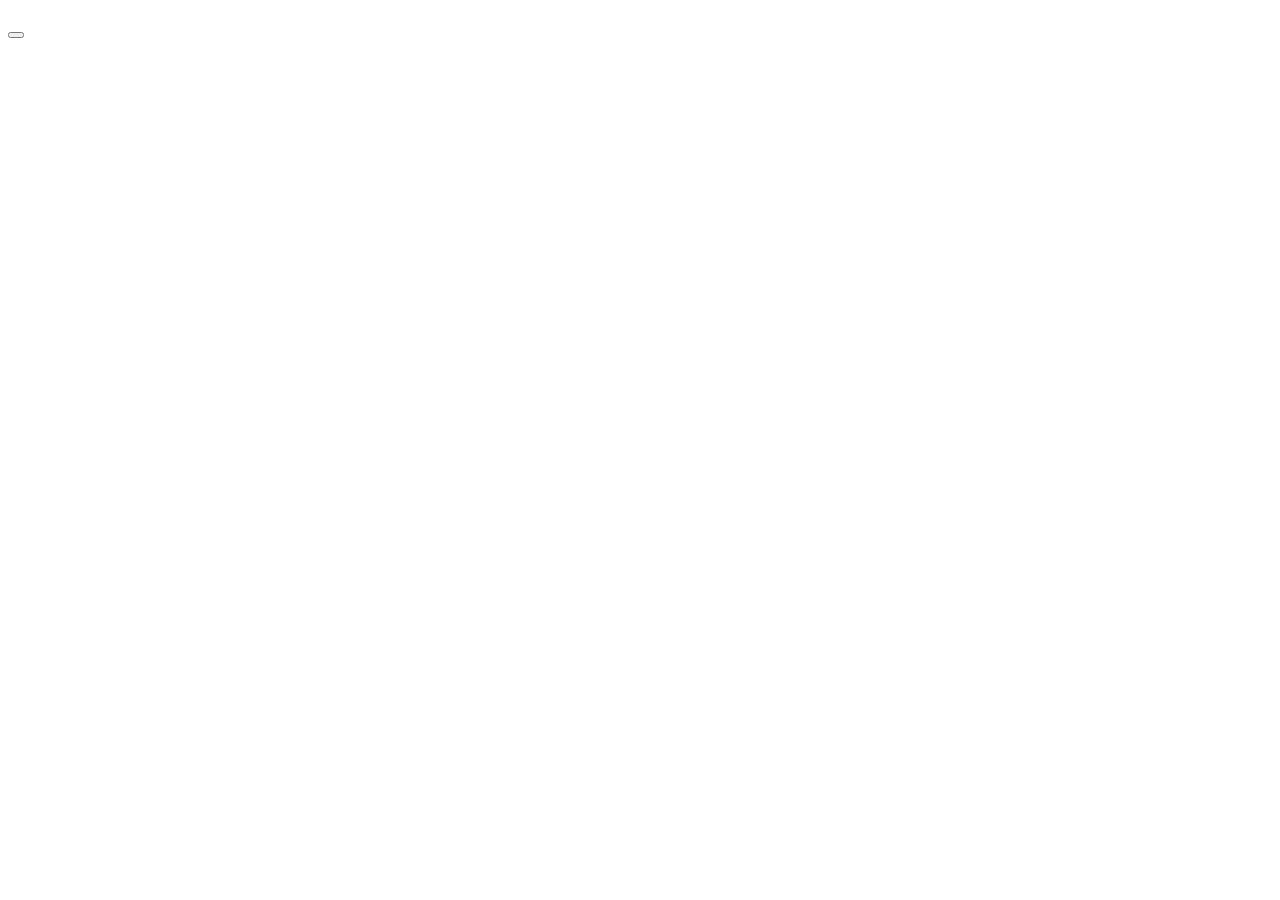
==== root/index.html @ 9835870d "Creacion de carpetas y archivos basicos, estructura html de HOME y estilos basics" ====
<!DOCTYPE html>
<html lang="en">
<head>
    <meta charset="UTF-8">
    <meta http-equiv="X-UA-Compatible" content="IE=edge">
    <meta name="viewport" content="width=device-width, initial-scale=1.0">
    <title>Adrian López | Portfolio 2022 </title>
    <link rel="preconnect" href="https://fonts.googleapis.com">
<link rel="preconnect" href="https://fonts.gstatic.com" crossorigin>
<link href="https://fonts.googleapis.com/css2?family=Oxygen:wght@400;700&family=Roboto:wght@400;500;700&display=swap" rel="stylesheet">
</head>
<body>
<!-- Header -->
    <header>
        <nav></nav>
    </header>
<!-- Home -->
    <main>
        <section>
        <h1></h1><p></p>
        <button></button>
        </section>
        <section><img src="" alt=""></section>
        <div>
            <p><a href=""></a></p>
            <div>
                <i></i><i></i><i></i>
            </div>
        </div>
    </main>

    <!-- About -->
</body>
</html>
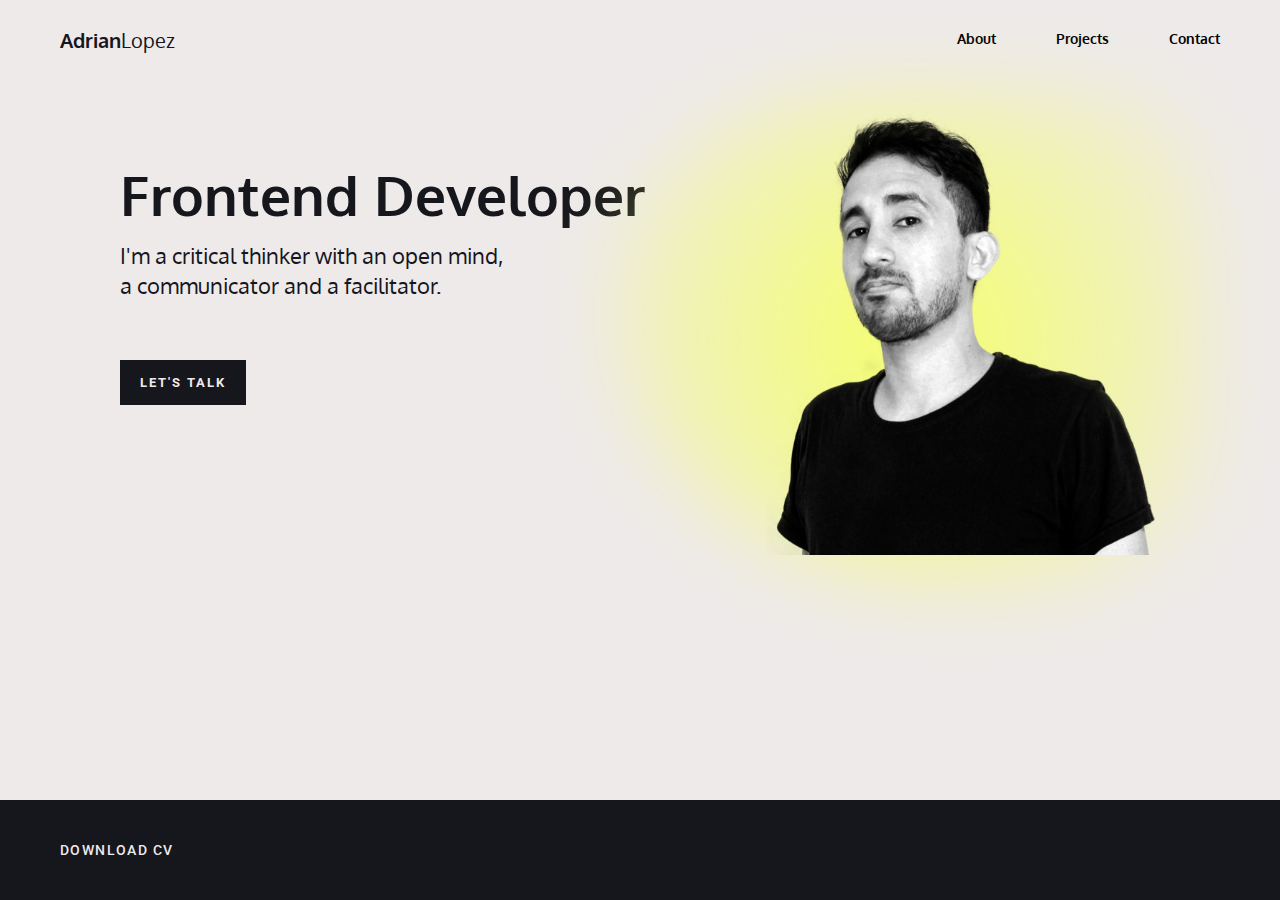
==== commit 519adf25: "agregada img de home y circulo blur, hechos ajustes de medidas y position" ====
--- a/root/index.html
+++ b/root/index.html
@@ -5,6 +5,7 @@
     <meta http-equiv="X-UA-Compatible" content="IE=edge">
     <meta name="viewport" content="width=device-width, initial-scale=1.0">
     <title>Adrian López | Portfolio 2022 </title>
+    <link rel="stylesheet" href="./css/style.css">
     <link rel="preconnect" href="https://fonts.googleapis.com">
 <link rel="preconnect" href="https://fonts.gstatic.com" crossorigin>
 <link href="https://fonts.googleapis.com/css2?family=Oxygen:wght@400;700&family=Roboto:wght@400;500;700&display=swap" rel="stylesheet">
@@ -12,22 +13,39 @@
 <body>
 <!-- Header -->
     <header>
-        <nav></nav>
+        <nav class="header__navbar">
+            <p class="header__navbar-title"><b>Adrian</b>Lopez</p>
+            <ul class="header__navbar-sections">
+                <li><a class="navbar__section-effect" href="#">About</a></li>
+                <li><a class="navbar__section-effect" href="#">Projects</a></li>
+                <li><a class="navbar__section-effect" href="#">Contact</a></li>
+            </ul>
+        </nav>
     </header>
 <!-- Home -->
-    <main>
-        <section>
-        <h1></h1><p></p>
-        <button></button>
+    <main class="main__container-home">
+        <section class="main__section-info">
+            <h1>Frontend Developer</h1><p>I'm a critical thinker with an open mind, <br>a communicator and a facilitator.</p>
+            <button class="section-button">
+                Let's talk
+            </button>
         </section>
-        <section><img src="" alt=""></section>
-        <div>
-            <p><a href=""></a></p>
-            <div>
-                <i></i><i></i><i></i>
+        <section class="main__section-bigphoto">
+            <div class="section-blurcircle">
             </div>
+            <img src="./_img/HomePhoto_LowQ.png" alt="Adrian_Portfolio-Photo">
+        </section>
+    </main>
+    <div class="main__footer">
+        <a href="./assets/CV_AdrianLopez_2022_Frontend_ENG.pdf" download="CV_AdrianLopez_2022_Frontend">Download CV</a>
+        <!-- pa descargarr 
+        "https://drive.google.com/file/d/1-nkTU3aVjZSG5wham5OPYzXsZGErLNjv/export?format=pdf" download="newfilename" -->
+        <div class="footer__icon-container">
+            <a href="https://www.linkedin.com/in/adrianlopzv/" target="_blank" rel="noopener noreferrer"><span class="linkedin"></span></a>
+            <a href="https://github.com/adrianlopzv" target="_blank" rel="noopener noreferrer"><span class="github"></span></a>
+            <a href="https://www.instagram.com/adrianlopzv/" target="_blank" rel="noopener noreferrer"><span class="instagram"></span></a>
         </div>
-    </main>
+    </div
 
     <!-- About -->
 </body>
--- a/root/css/style.css
+++ b/root/css/style.css
@@ -0,0 +1,271 @@
+:root {
+    --great-yellow: #f4fd6b;
+    --almost-black: #16161D;
+    --dark-grey: #A0A0A0;
+    --tag-grey: #BFBFBF;
+    --tiny-grey: #EEEAEA;
+    --just-white: #fff;
+    --blur: rgba(10,12,16,0.74);
+    --roboto: 'Roboto', sans-serif;
+}
+
+* {
+    box-sizing: border-box;
+    margin: 0;
+    padding: 0;
+}
+
+html {
+    font-size: 62.5%;
+    font-family: 'Oxygen', sans-serif;
+}
+
+body{
+    background-color: var(--tiny-grey);
+    color: var(--almost-black);
+    overflow-x: hidden;
+    display: flex;
+    flex-direction: column;
+    /* min-height: 100vh; */
+ }
+
+ ::-webkit-scrollbar {
+    display: none;
+}
+
+header {
+    display: inline-grid;
+    width: 100vw;
+    height: 80px;
+}
+
+header .header__navbar {
+    display: flex;
+    flex-direction: row;
+    align-items: center;
+    justify-content: space-between;
+    margin: auto 60px;
+    /* max-width: 1200px; */
+    height: auto;
+}
+
+.header__navbar .header__navbar-title {
+    font-size: 2rem;
+    font-style: normal;
+    line-height: 40px;
+}
+
+header nav .header__navbar-sections {
+    display: flex;
+    flex-direction: row;
+    list-style: none;
+    text-decoration: none;
+}
+
+nav .header__navbar-sections li a {
+    color: initial;
+    font-size: 1.4rem;
+    font-weight: 700;
+    margin-left: 60px;
+    text-decoration: none;
+}
+
+ul li .navbar__section-effect {
+    display: inline-block;
+    padding-bottom: 0.25rem;
+    position: relative;
+}
+
+ul li .navbar__section-effect::before {
+    content: "";
+    position: absolute;
+    left: 0;
+    bottom: 0;
+    width: 0;
+    height: 2px;
+    background-color: var(--almost-black);
+    transition: width 0.20s ease-out;
+}
+
+ul li .navbar__section-effect:hover::before {
+    width: 100%;
+}
+
+.main__container-home {
+    display: flex;
+    flex-direction: row;
+    height: 450px;
+    width: 100%;
+    margin: auto 60px;
+    /* background-color: cadetblue; */
+}
+
+main .main__section-info {
+    display: flex;
+    flex-direction:column;
+    align-items:flex-start;
+    width: 50%;
+    height: 100%;
+    padding: 70px 0 0 60px;
+    /* border: solid red 1px; */
+    /* background-color: aqua; */
+}
+
+main .main__section-info h1 {
+    font-style: normal;
+    font-weight: 700;
+    font-size: 5.5rem;
+    line-height: 7rem;
+    margin: 10px 0;
+}
+
+main .main__section-info p {
+    font-style: normal;
+    font-weight: 400;
+    font-size: 2.2rem;
+    line-height: 3rem;
+}
+
+.main__section-info button {
+    margin-top: 60px;
+    padding: 15px 20px;
+    background: var(--almost-black);
+    outline: none !important;
+    cursor: pointer;
+    transition: all 0.3s ease;
+    position: relative;
+    display: inline-block;
+    text-transform: uppercase;
+    font-family: var(--roboto);
+    letter-spacing: 2px;
+    font-weight: bold;
+  }
+  
+  .section-button {
+    border: none;
+    z-index: 1;
+    color: var(--tiny-grey);
+  }
+  
+  .section-button:after {
+    position: absolute;
+    content: "";
+    width: 100%;
+    height: 0;
+    top: 0;
+    left: 0;
+    z-index: -1;
+    background: var(--great-yellow);
+    transition: all 0.3s ease;
+  }
+  
+  .section-button:hover {
+    color: var(--almost-black);
+  }
+  
+  .section-button:hover:after {
+    top: auto;
+    bottom: 0;
+    height: 100%;
+  }
+
+  main .main__section-bigphoto {
+    display: flex;
+    flex-direction: row;
+    justify-content: flex-start;
+    align-items:center;
+    width: 50%;
+    /* background-color: burlywood; */
+  }
+
+
+  .main__section-bigphoto img {
+    width: 480px; height: 480px;
+    position: absolute;
+    padding: 0 10px;
+    margin-top: 20px;
+  }
+
+  .section-blurcircle {
+    position: relative;
+    margin-top: 70px;
+    transform: translate(-15%, 0%);
+    width: 600px;
+    height: 500px;
+    border-radius: 60% 25% 40% 80%;  
+    filter: blur(40px);
+    background: radial-gradient(circle at 50% 50%,rgb(245, 255, 105), rgba(76, 0, 255, 0));
+    opacity: 1.2;
+}
+
+.main__footer {
+    position: absolute;
+    display: flex;
+    flex-direction: row;
+    justify-content: space-between;
+    align-items: center;
+    height: 100px;
+    width: 100%;
+    background-color: var(--almost-black);
+    /* position: absolute; */
+    bottom: 0;
+    padding: 0 60px;
+}
+
+.main__footer a {
+    text-decoration: none;
+    text-transform: uppercase;
+    color: var(--tiny-grey);
+    font-family: var(--roboto);
+    font-style: normal;
+    font-weight: 500;
+    font-size: 1.4rem;
+    line-height: 2rem;
+    letter-spacing: 0.1em;
+}
+
+.main__footer a:hover{
+    color: var(--great-yellow);
+}
+
+.footer__icon-container {
+    display: flex;
+    align-items: center;
+    width: auto;
+}
+
+.footer__icon-container span {
+    display: inline-block;
+    width: 25px; height: 25px;
+    margin-left: 50px;
+    background-size: cover;
+    background-position: center;
+    background-repeat: no-repeat;
+}
+
+
+.linkedin {
+    background-image: url('/root/assets/linkedin_icon_white.png');
+}
+
+.github {
+    background-image: url('/root/assets/GitHub_icon_white.png');
+}
+
+.instagram {
+    background-image: url('/root/assets/Instagram_icon_white.png');
+}
+
+/* pa la proxima section 
+
+.clearfix {
+    overflow: hidden;
+
+    
+}*/
+
+@media screen and (max-width: 1200px) {
+    .main__container-home {
+        margin: 0;
+    }
+}
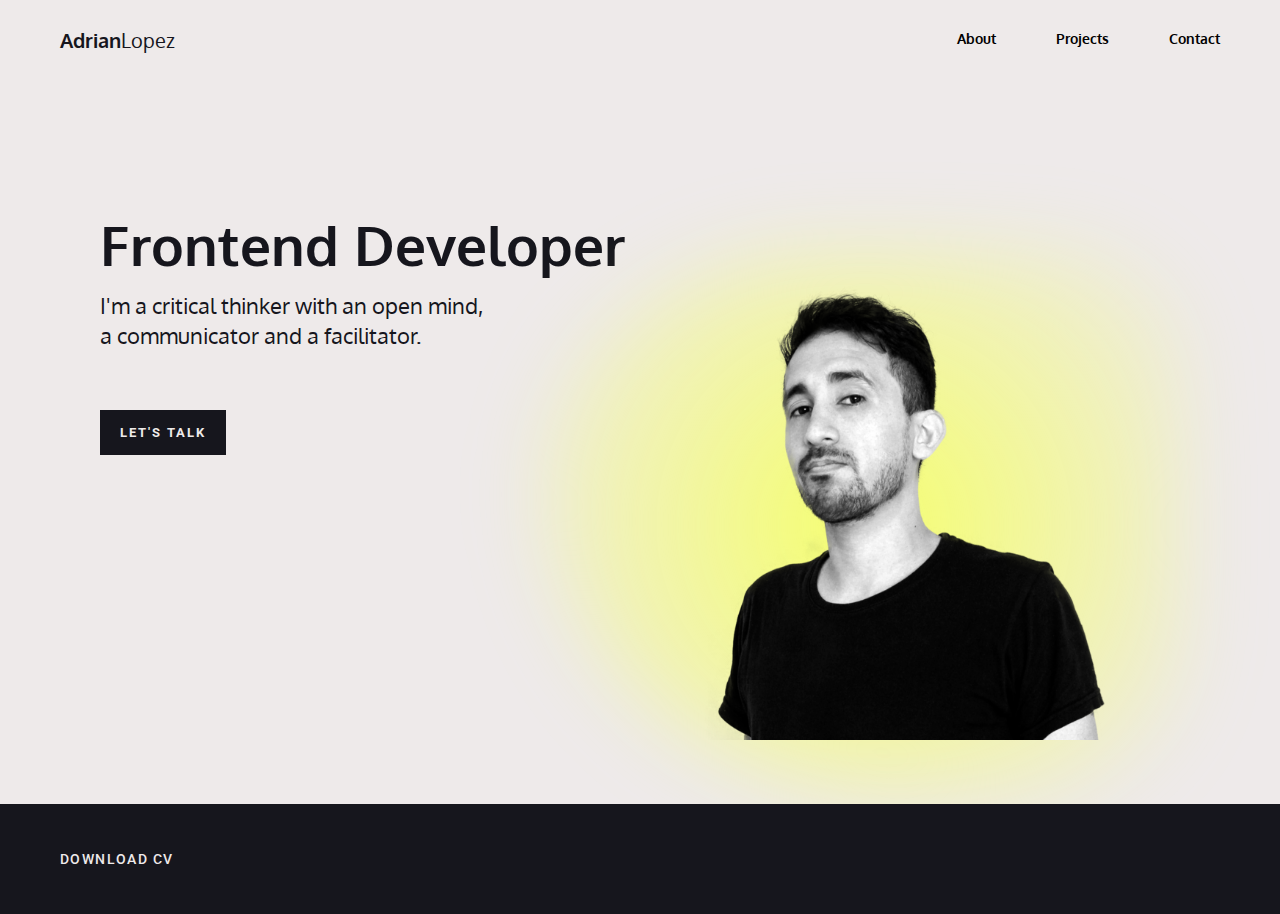
==== commit 0b558e24: "Ajustes de Layout y responsive del main, mainImg y Footer del main" ====
--- a/root/index.html
+++ b/root/index.html
@@ -35,8 +35,7 @@
             </div>
             <img src="./_img/HomePhoto_LowQ.png" alt="Adrian_Portfolio-Photo">
         </section>
-    </main>
-    <div class="main__footer">
+        <div class="main__footer">
         <a href="./assets/CV_AdrianLopez_2022_Frontend_ENG.pdf" download="CV_AdrianLopez_2022_Frontend">Download CV</a>
         <!-- pa descargarr 
         "https://drive.google.com/file/d/1-nkTU3aVjZSG5wham5OPYzXsZGErLNjv/export?format=pdf" download="newfilename" -->
@@ -45,8 +44,11 @@
             <a href="https://github.com/adrianlopzv" target="_blank" rel="noopener noreferrer"><span class="github"></span></a>
             <a href="https://www.instagram.com/adrianlopzv/" target="_blank" rel="noopener noreferrer"><span class="instagram"></span></a>
         </div>
-    </div
+    </div>
+    </main>
+    
 
     <!-- About -->
+
 </body>
 </html>--- a/root/css/style.css
+++ b/root/css/style.css
@@ -94,9 +94,9 @@
 .main__container-home {
     display: flex;
     flex-direction: row;
-    height: 450px;
-    width: 100%;
-    margin: auto 60px;
+    height: calc(100vh - 80px);
+    width: 100%;
+    margin: auto 0px;
     /* background-color: cadetblue; */
 }
 
@@ -106,7 +106,8 @@
     align-items:flex-start;
     width: 50%;
     height: 100%;
-    padding: 70px 0 0 60px;
+    padding-top: 120px;
+    padding-left: 100px;
     /* border: solid red 1px; */
     /* background-color: aqua; */
 }
@@ -180,18 +181,18 @@
 
 
   .main__section-bigphoto img {
-    width: 480px; height: 480px;
+    width: 490px; height: 490px;
     position: absolute;
     padding: 0 10px;
-    margin-top: 20px;
+    margin-top: 10px;
   }
 
   .section-blurcircle {
     position: relative;
     margin-top: 70px;
     transform: translate(-15%, 0%);
-    width: 600px;
-    height: 500px;
+    width: 650px;
+    height: 550px;
     border-radius: 60% 25% 40% 80%;  
     filter: blur(40px);
     background: radial-gradient(circle at 50% 50%,rgb(245, 255, 105), rgba(76, 0, 255, 0));
@@ -204,11 +205,10 @@
     flex-direction: row;
     justify-content: space-between;
     align-items: center;
-    height: 100px;
+    height: 110px;
     width: 100%;
     background-color: var(--almost-black);
-    /* position: absolute; */
-    bottom: 0;
+    bottom: -14px;
     padding: 0 60px;
 }
 
@@ -265,7 +265,8 @@
 }*/
 
 @media screen and (max-width: 1200px) {
-    .main__container-home {
-        margin: 0;
+    main .main__section-info {
+        padding-top: 80px;
+        padding-left: 60px;
     }
 }
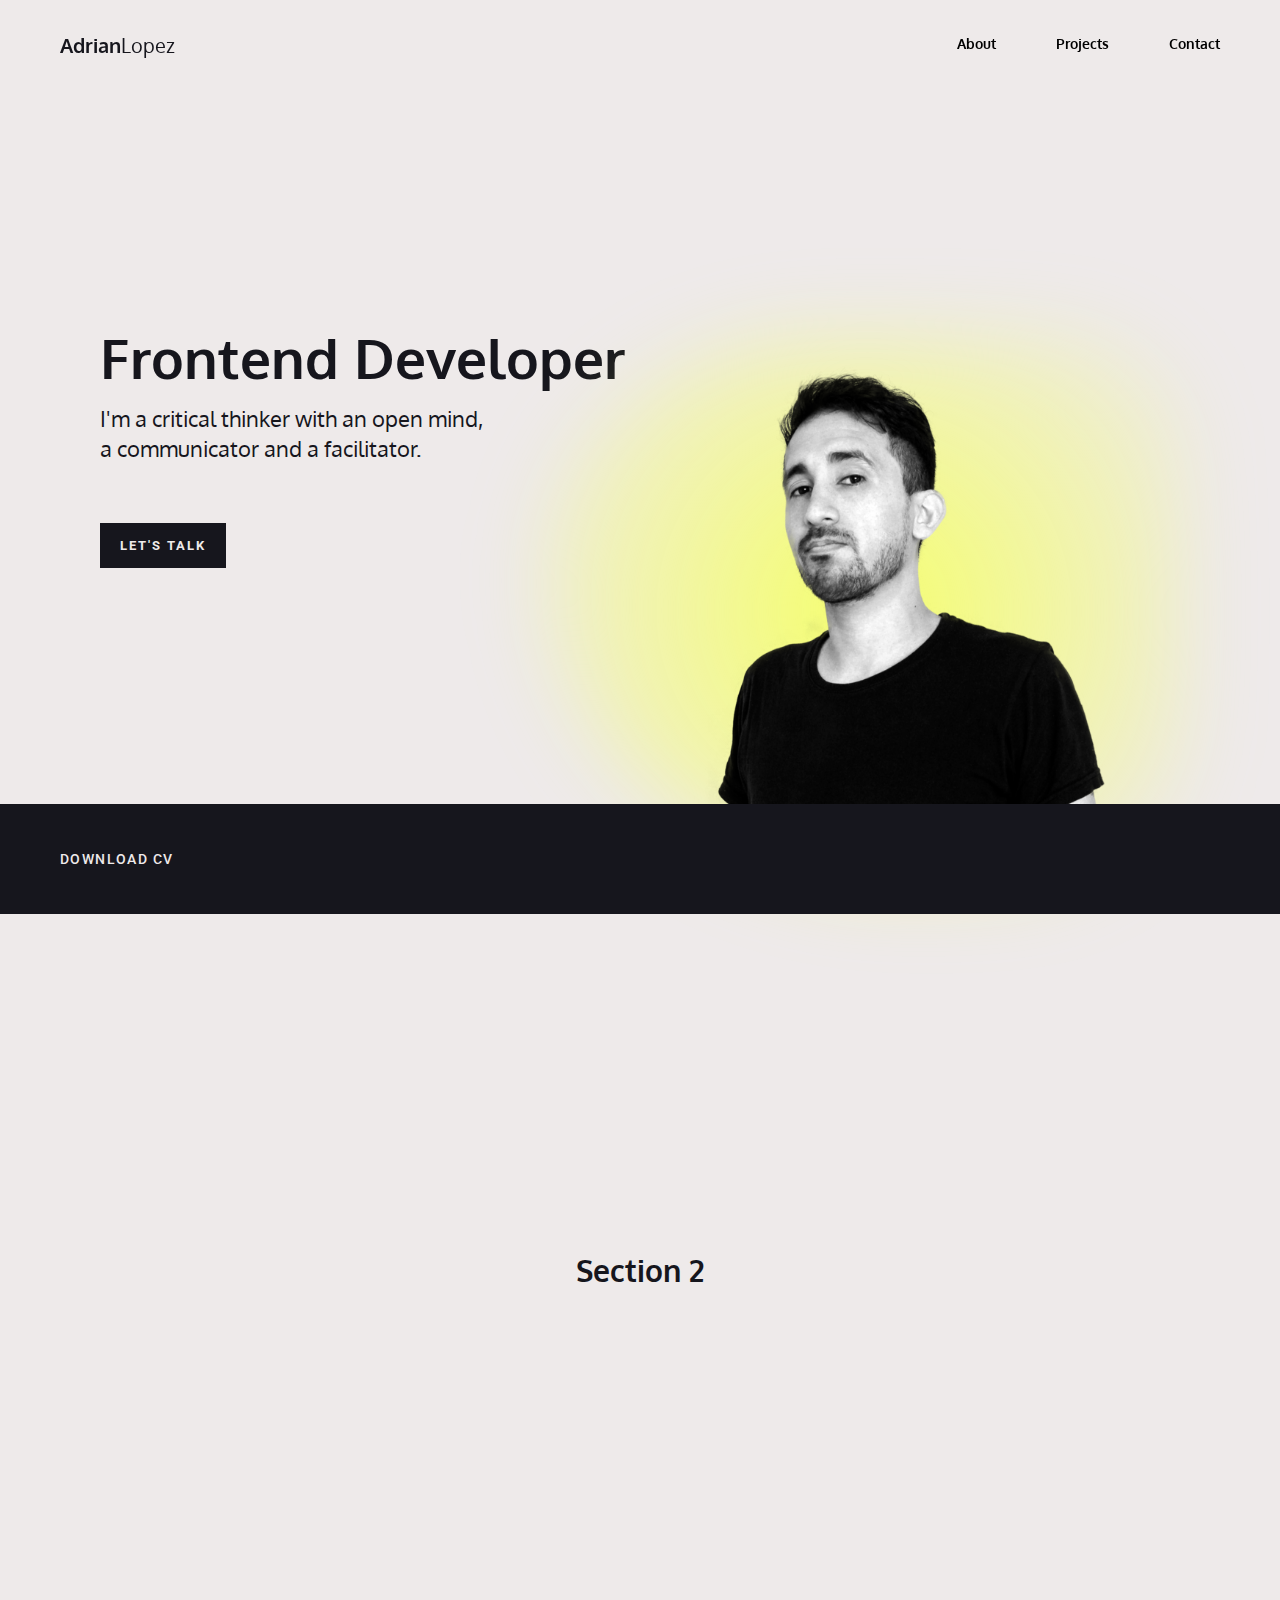
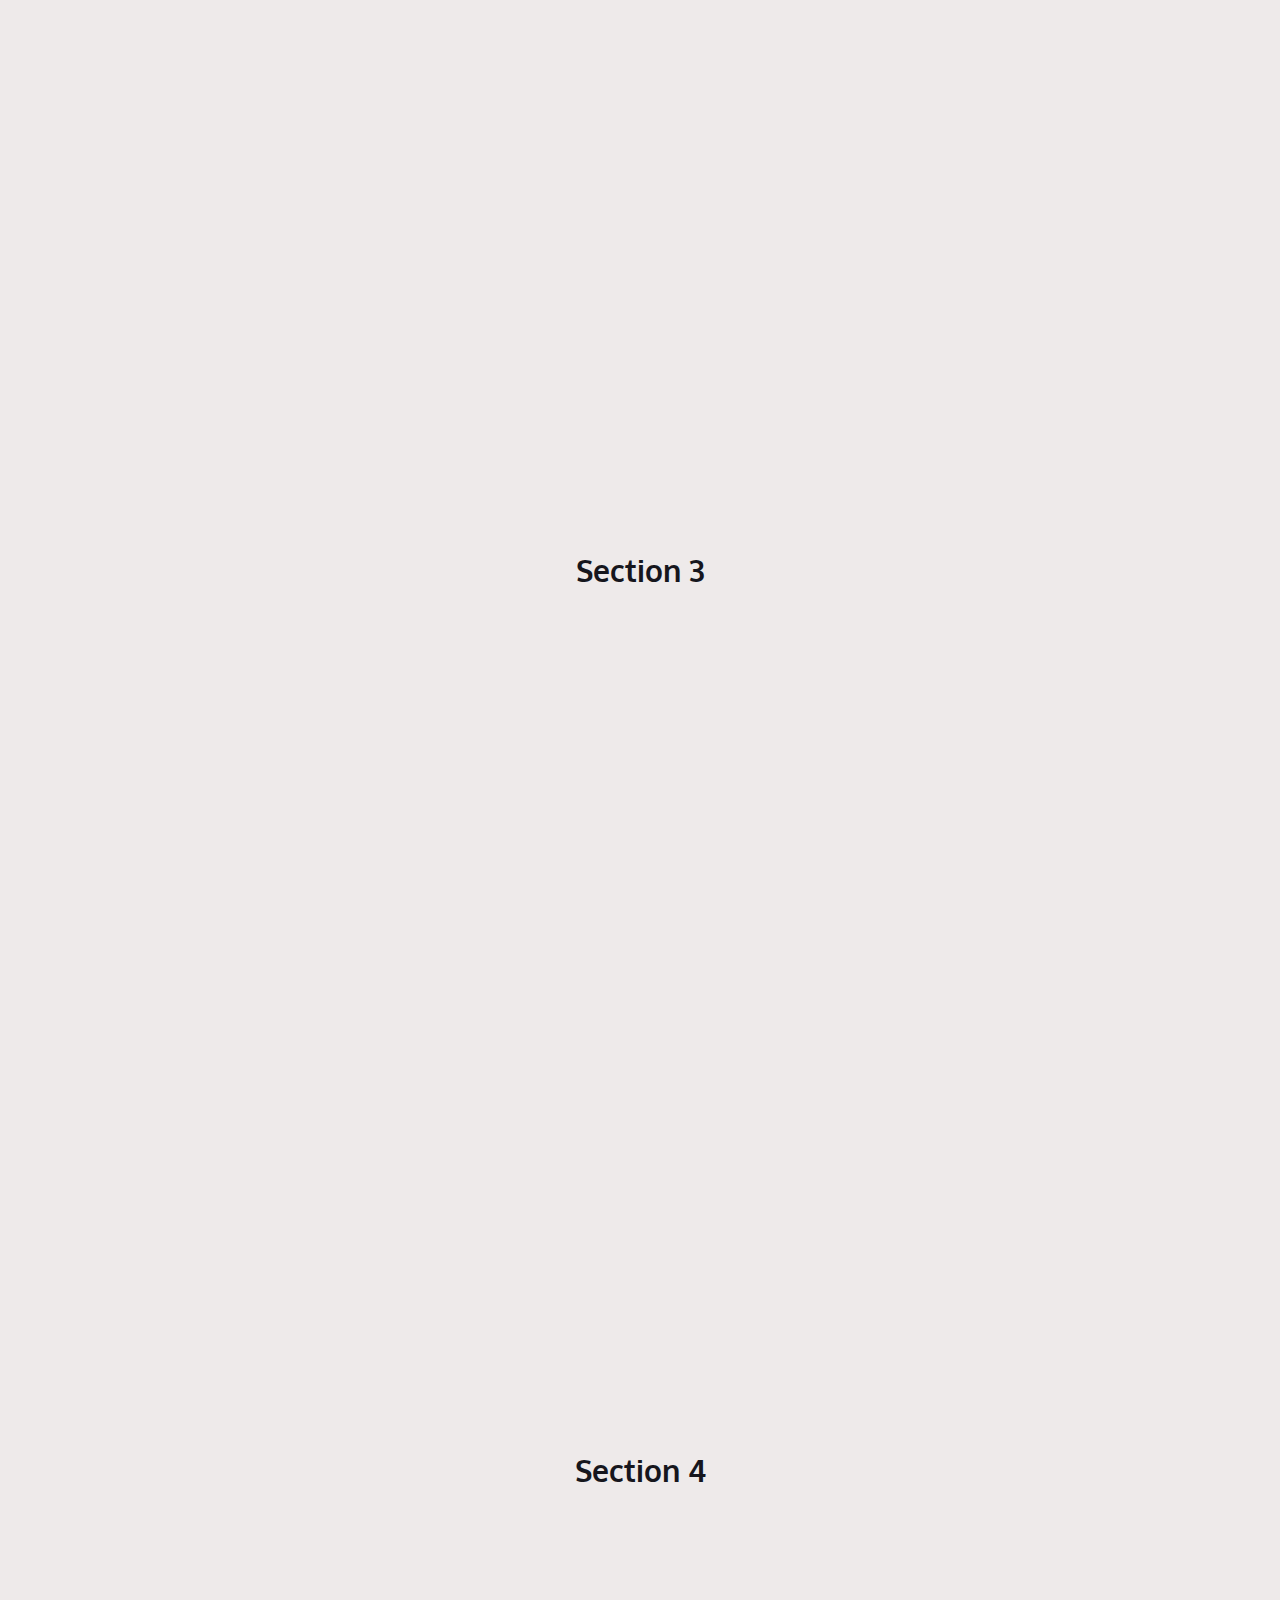
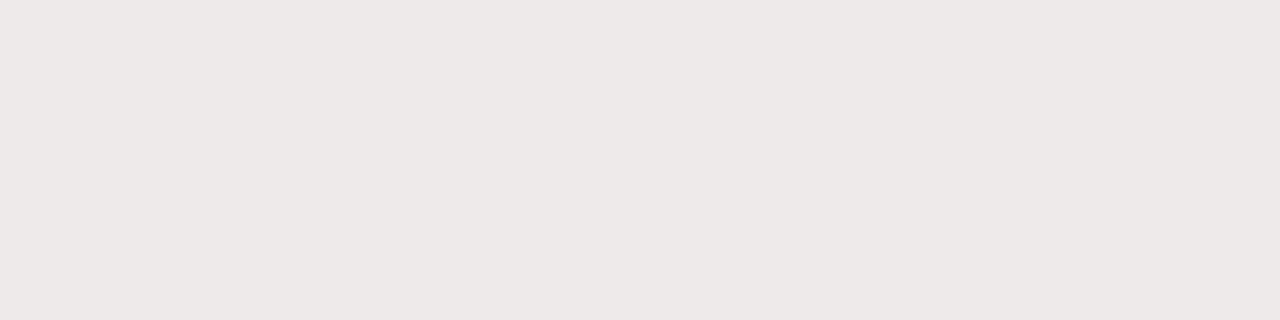
==== commit 29c29512: "Navbar cambia cuando va a otra seccion, se agrego archivo JS" ====
--- a/root/index.html
+++ b/root/index.html
@@ -6,36 +6,37 @@
     <meta name="viewport" content="width=device-width, initial-scale=1.0">
     <title>Adrian López | Portfolio 2022 </title>
     <link rel="stylesheet" href="./css/style.css">
+    <script src="./app.js" defer></script>
     <link rel="preconnect" href="https://fonts.googleapis.com">
-<link rel="preconnect" href="https://fonts.gstatic.com" crossorigin>
-<link href="https://fonts.googleapis.com/css2?family=Oxygen:wght@400;700&family=Roboto:wght@400;500;700&display=swap" rel="stylesheet">
+    <link rel="preconnect" href="https://fonts.gstatic.com" crossorigin>
+    <link href="https://fonts.googleapis.com/css2?family=Oxygen:wght@400;700&family=Roboto:wght@400;500;700&display=swap" rel="stylesheet">
 </head>
 <body>
-<!-- Header -->
-    <header>
-        <nav class="header__navbar">
-            <p class="header__navbar-title"><b>Adrian</b>Lopez</p>
-            <ul class="header__navbar-sections">
+<!-- nav -->
+    <nav>
+        <div class="nav__navbar">
+            <p class="nav__navbar-title"><b>Adrian</b>Lopez</p>
+            <ul class="nav__navbar-sections">
                 <li><a class="navbar__section-effect" href="#">About</a></li>
                 <li><a class="navbar__section-effect" href="#">Projects</a></li>
                 <li><a class="navbar__section-effect" href="#">Contact</a></li>
             </ul>
-        </nav>
-    </header>
+        </div>
+    </nav>
 <!-- Home -->
-    <main class="main__container-home">
-        <section class="main__section-info">
+    <header class="header__container-home">
+        <section class="header__section-info">
             <h1>Frontend Developer</h1><p>I'm a critical thinker with an open mind, <br>a communicator and a facilitator.</p>
             <button class="section-button">
                 Let's talk
             </button>
         </section>
-        <section class="main__section-bigphoto">
+        <section class="header__section-bigphoto">
             <div class="section-blurcircle">
             </div>
             <img src="./_img/HomePhoto_LowQ.png" alt="Adrian_Portfolio-Photo">
         </section>
-        <div class="main__footer">
+        <div class="header__footer">
         <a href="./assets/CV_AdrianLopez_2022_Frontend_ENG.pdf" download="CV_AdrianLopez_2022_Frontend">Download CV</a>
         <!-- pa descargarr 
         "https://drive.google.com/file/d/1-nkTU3aVjZSG5wham5OPYzXsZGErLNjv/export?format=pdf" download="newfilename" -->
@@ -45,10 +46,14 @@
             <a href="https://www.instagram.com/adrianlopzv/" target="_blank" rel="noopener noreferrer"><span class="instagram"></span></a>
         </div>
     </div>
-    </main>
-    
-
+    </header>
     <!-- About -->
-
+    <section class="another-section">
+        <h1>Section 2</h1>
+    </section>
+    <section class="another-section">
+        <h1>Section 3</h1></section>
+    <section class="another-section">
+        <h1>Section 4</h1></section>
 </body>
 </html>--- a/root/css/style.css
+++ b/root/css/style.css
@@ -3,7 +3,7 @@
     --almost-black: #16161D;
     --dark-grey: #A0A0A0;
     --tag-grey: #BFBFBF;
-    --tiny-grey: #EEEAEA;
+    --tiny-grey: #eeeaea;
     --just-white: #fff;
     --blur: rgba(10,12,16,0.74);
     --roboto: 'Roboto', sans-serif;
@@ -33,36 +33,57 @@
     display: none;
 }
 
-header {
+nav {
     display: inline-grid;
     width: 100vw;
-    height: 80px;
-}
-
-header .header__navbar {
+    height: 10vh;
+    position: fixed;
+    z-index: 10;
+    transition: 200ms ease-in-out;
+    background-color: rgb(238, 234, 234, 0.74);
+}
+
+.change-navbar {
+    background-color: var(--almost-black);
+    height: 8vh;
+}
+
+.change-navbar .nav__navbar .nav__navbar-title {
+    color: var(--tiny-grey);
+    font-size: 1.8rem;
+}
+
+.change-navbar .nav__navbar .nav__navbar-sections li a {
+    color: var(--tiny-grey);
+}
+
+.change-navbar div ul li .navbar__section-effect::before {
+    background-color: var(--tiny-grey);
+}
+
+nav .nav__navbar {
     display: flex;
     flex-direction: row;
     align-items: center;
     justify-content: space-between;
     margin: auto 60px;
-    /* max-width: 1200px; */
     height: auto;
 }
 
-.header__navbar .header__navbar-title {
+.nav__navbar .nav__navbar-title {
     font-size: 2rem;
     font-style: normal;
     line-height: 40px;
 }
 
-header nav .header__navbar-sections {
+nav div .nav__navbar-sections {
     display: flex;
     flex-direction: row;
     list-style: none;
     text-decoration: none;
 }
 
-nav .header__navbar-sections li a {
+nav .nav__navbar-sections li a {
     color: initial;
     font-size: 1.4rem;
     font-weight: 700;
@@ -91,7 +112,10 @@
     width: 100%;
 }
 
-.main__container-home {
+
+/* HOME - HEADER  */
+
+.header__container-home {
     display: flex;
     flex-direction: row;
     height: calc(100vh - 80px);
@@ -100,19 +124,20 @@
     /* background-color: cadetblue; */
 }
 
-main .main__section-info {
+header .header__section-info {
     display: flex;
     flex-direction:column;
     align-items:flex-start;
+    justify-content: center;
     width: 50%;
     height: 100%;
-    padding-top: 120px;
+    padding-top: 60px;
     padding-left: 100px;
     /* border: solid red 1px; */
     /* background-color: aqua; */
 }
 
-main .main__section-info h1 {
+header .header__section-info h1 {
     font-style: normal;
     font-weight: 700;
     font-size: 5.5rem;
@@ -120,14 +145,14 @@
     margin: 10px 0;
 }
 
-main .main__section-info p {
+header .header__section-info p {
     font-style: normal;
     font-weight: 400;
     font-size: 2.2rem;
     line-height: 3rem;
 }
 
-.main__section-info button {
+.header__section-info button {
     margin-top: 60px;
     padding: 15px 20px;
     background: var(--almost-black);
@@ -170,17 +195,17 @@
     height: 100%;
   }
 
-  main .main__section-bigphoto {
+  header .header__section-bigphoto {
     display: flex;
     flex-direction: row;
     justify-content: flex-start;
-    align-items:center;
+    align-items:flex-end;
     width: 50%;
     /* background-color: burlywood; */
   }
 
 
-  .main__section-bigphoto img {
+  .header__section-bigphoto img {
     width: 490px; height: 490px;
     position: absolute;
     padding: 0 10px;
@@ -189,8 +214,8 @@
 
   .section-blurcircle {
     position: relative;
-    margin-top: 70px;
-    transform: translate(-15%, 0%);
+    /* margin-top: 120px; */
+    transform: translate(-15%, 12%);
     width: 650px;
     height: 550px;
     border-radius: 60% 25% 40% 80%;  
@@ -199,7 +224,7 @@
     opacity: 1.2;
 }
 
-.main__footer {
+.header__footer {
     position: absolute;
     display: flex;
     flex-direction: row;
@@ -212,7 +237,7 @@
     padding: 0 60px;
 }
 
-.main__footer a {
+.header__footer a {
     text-decoration: none;
     text-transform: uppercase;
     color: var(--tiny-grey);
@@ -224,7 +249,7 @@
     letter-spacing: 0.1em;
 }
 
-.main__footer a:hover{
+.header__footer a:hover{
     color: var(--great-yellow);
 }
 
@@ -264,9 +289,29 @@
     
 }*/
 
+
+/* SECTION ABOUT */
+.another-section {
+    min-height: 100vh;
+    display: flex;
+    align-items: center;
+    justify-content: center;
+}
+
+.another-section h1 {
+    font-size: 3rem;
+}
+
+
 @media screen and (max-width: 1200px) {
-    main .main__section-info {
+    header .header__section-info {
         padding-top: 80px;
         padding-left: 60px;
+    } 
+    .header__section-bigphoto img {
+        width: 450px; height: 450px;
+    }  
+    .section-blurcircle {
+        width: 600px; height: 500px;
     }
 }
